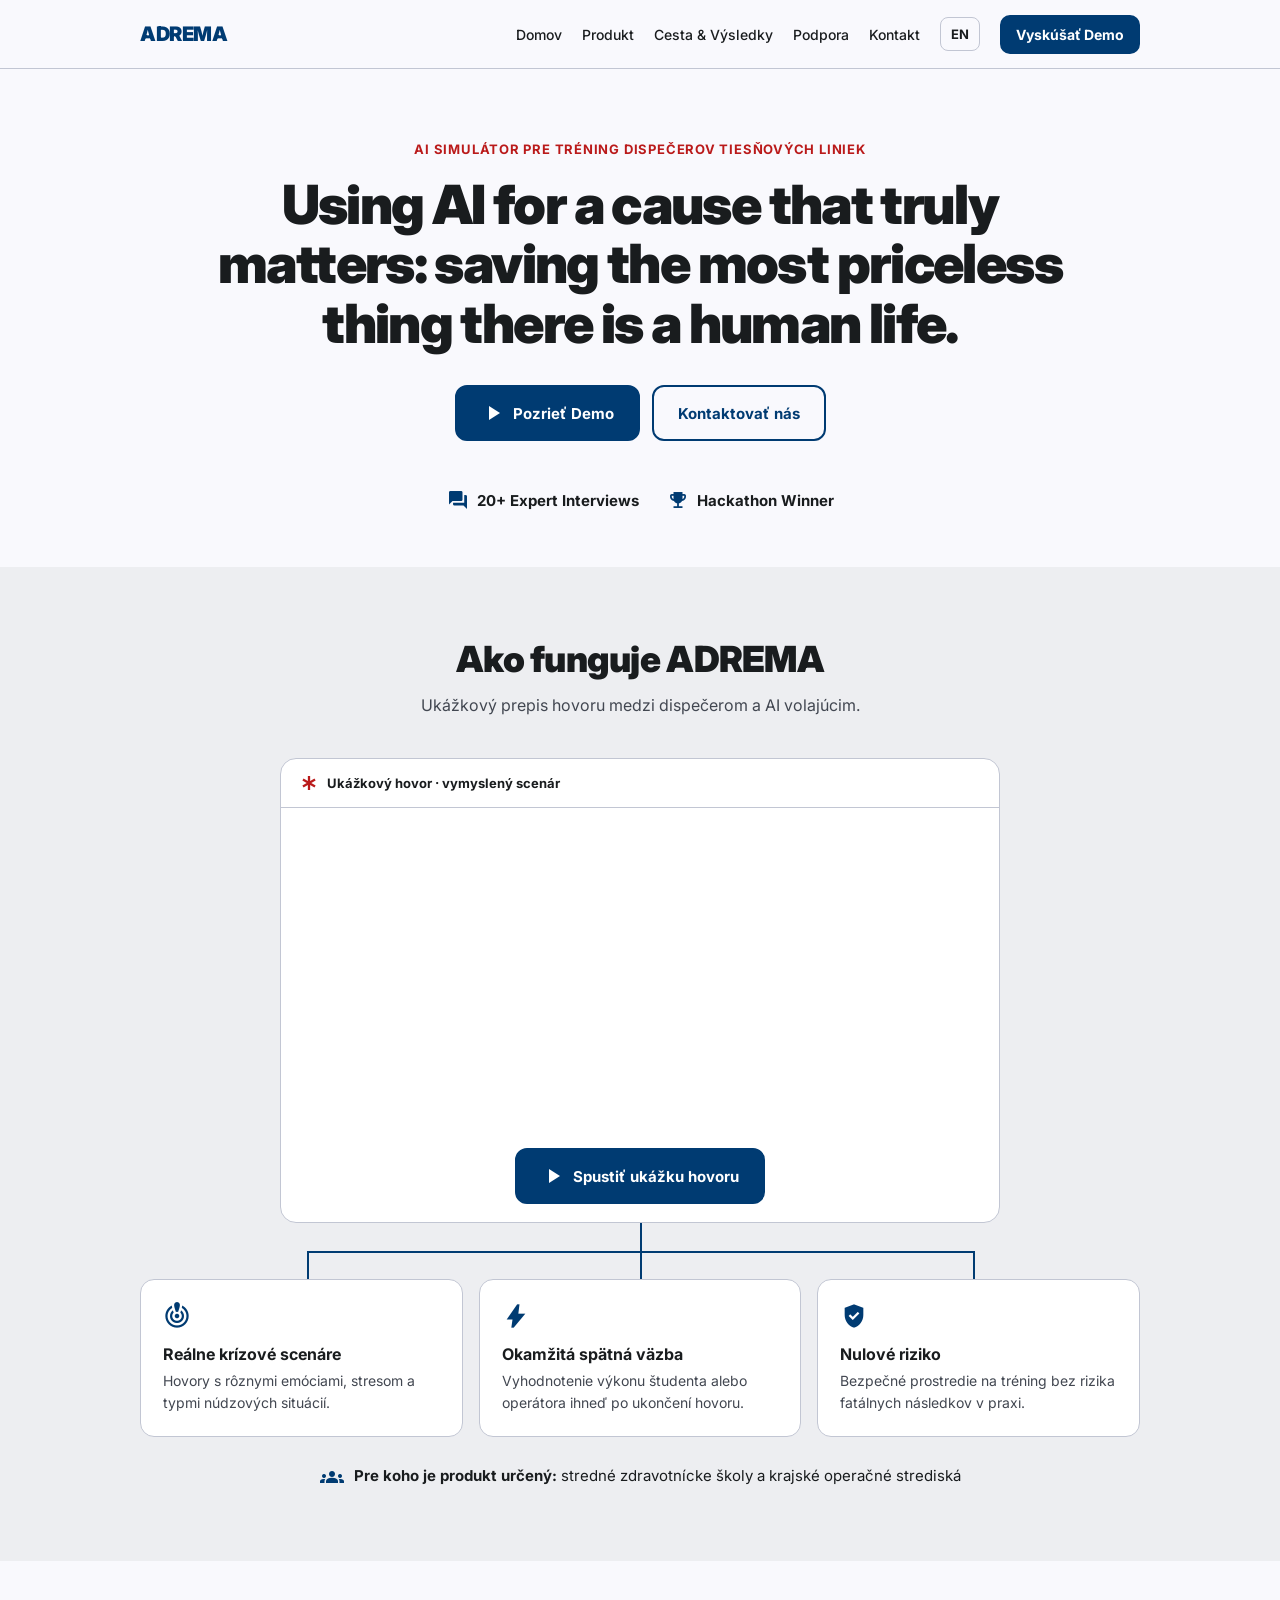
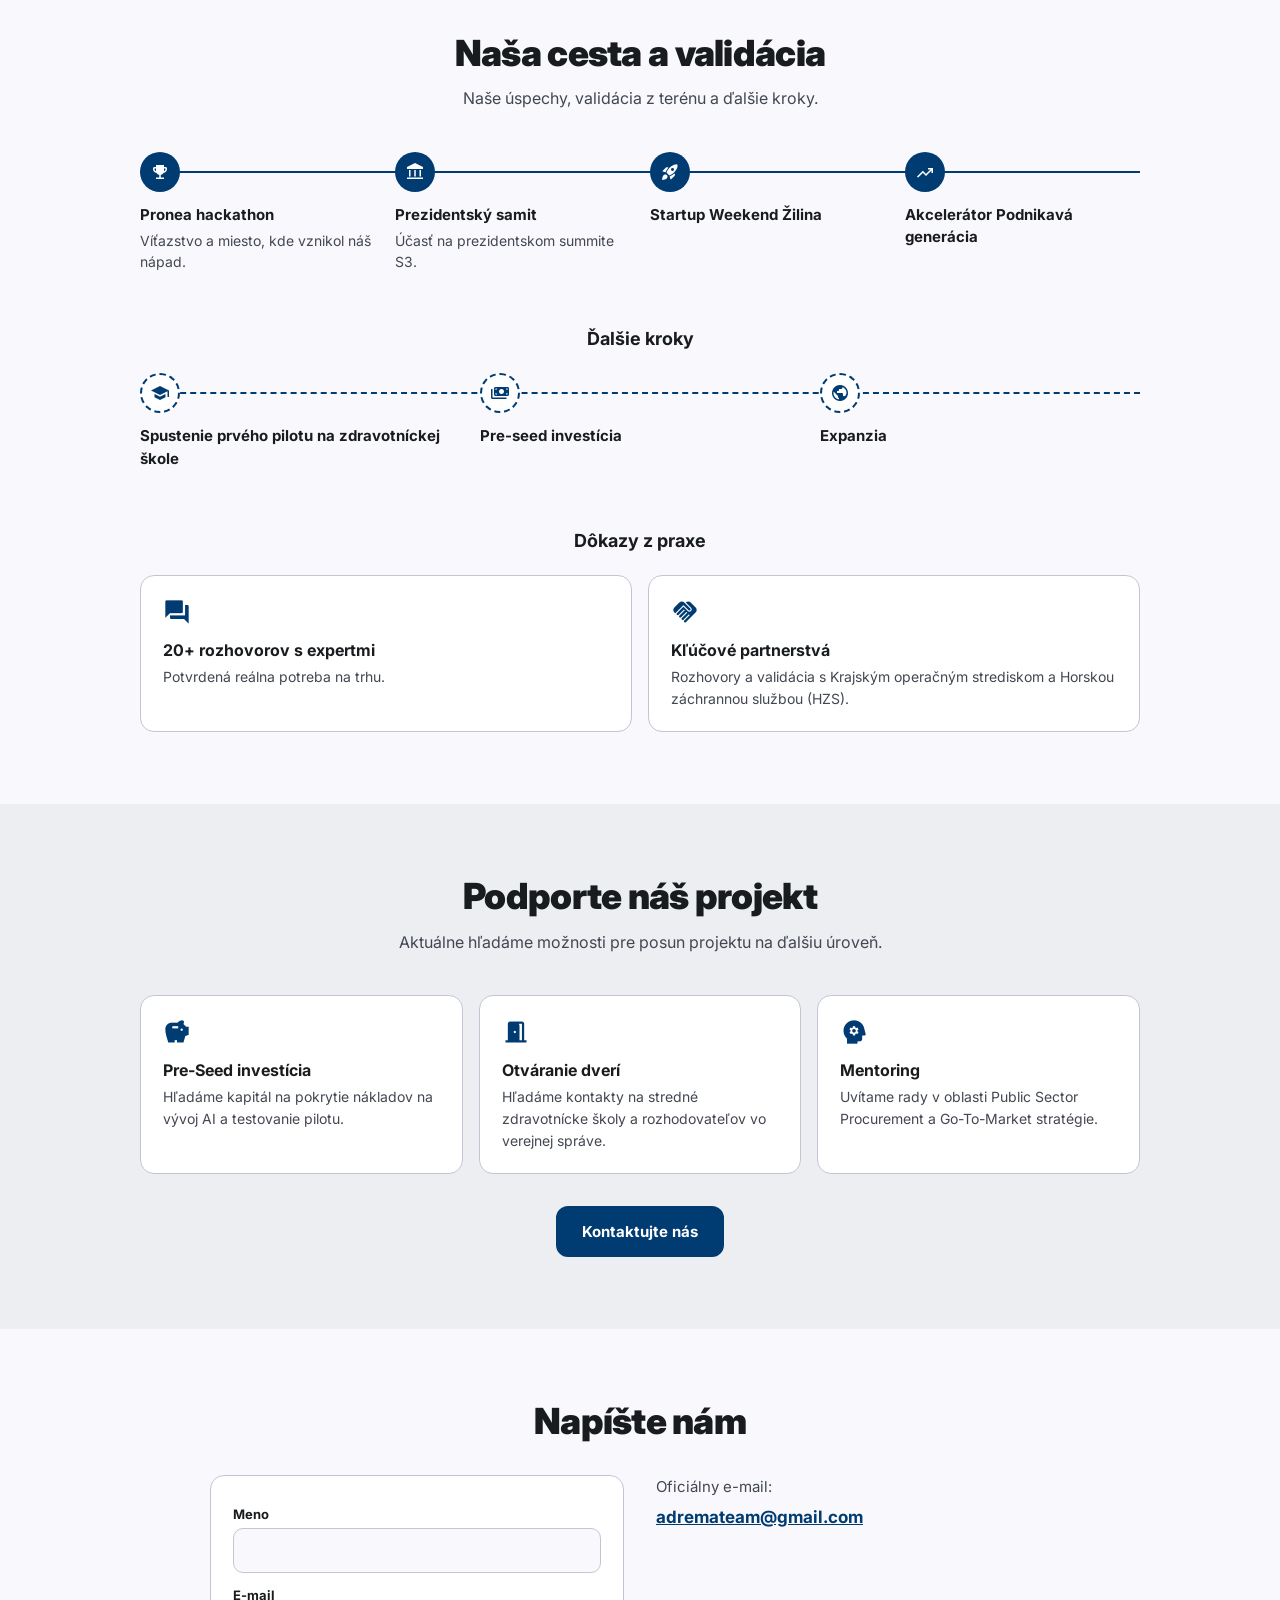
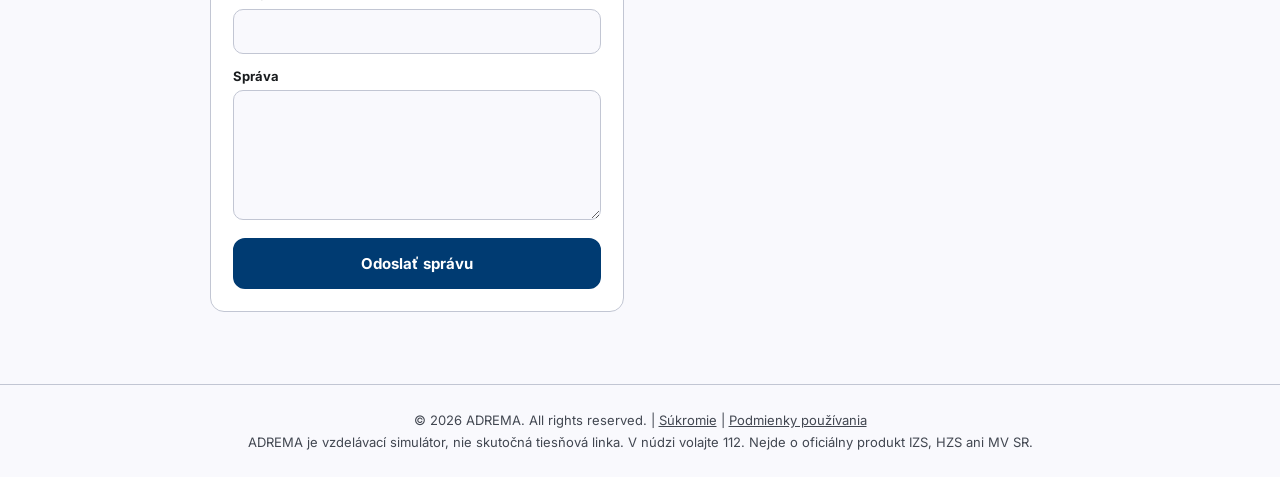
==== index.html @ 536a5437 "Kontaktný formulár: priame odoslanie cez FormSubmit Co-Authored-By: Claude Opus 5.5 <noreply@anthrop" ====
<!DOCTYPE html>
<html lang="sk">
<head>
  <meta charset="utf-8" />
  <meta name="viewport" content="width=device-width, initial-scale=1" />
  <title>ADREMA – AI simulátor pre tréning dispečerov</title>
  <meta name="description" content="AI simulátor pre tréning dispečerov tiesňových liniek." />
  <link href="https://fonts.googleapis.com/css2?family=Inter:wght@400;500;700;900&display=swap" rel="stylesheet" />
  <link href="https://fonts.googleapis.com/css2?family=Material+Symbols+Outlined:wght,FILL@400,0..1&display=swap" rel="stylesheet" />
  <script>
    // Rovnaký motív ako v simulátore (svetlý / tmavý)
    try {
      const theme = localStorage.getItem('theme');
      if (theme === 'dark') document.documentElement.classList.add('dark');
      if (theme === 'light') document.documentElement.classList.add('light');
    } catch (e) { }
  </script>
  <style>
    :root {
      --primary: #003b72;
      --primary-hover: #00529b;
      --bg: #f9f9fd;
      --text: #191c1e;
      --muted: #424751;
      --card: #ffffff;
      --border: #c2c6d3;
      --field: #edeef1;
      --accent: #ba1a1a;
      --on-primary: #ffffff;
      color-scheme: light;
    }
    @media (prefers-color-scheme: dark) {
      :root:not(.light) { --primary: #a6c8ff; --primary-hover: #d5e3ff; --bg: #111418; --text: #e2e2e6; --muted: #c2c6d3; --card: #1c2026; --border: #2e3440; --field: #262b33; --accent: #ffb4ab; --on-primary: #111418; color-scheme: dark; }
    }
    :root.dark { --primary: #a6c8ff; --primary-hover: #d5e3ff; --bg: #111418; --text: #e2e2e6; --muted: #c2c6d3; --card: #1c2026; --border: #2e3440; --field: #262b33; --accent: #ffb4ab; --on-primary: #111418; color-scheme: dark; }

    * { box-sizing: border-box; }
    html { scroll-behavior: smooth; scroll-padding-top: 88px; }
    @media (prefers-reduced-motion: reduce) { html { scroll-behavior: auto; } }
    body {
      margin: 0;
      background: var(--bg);
      color: var(--text);
      font-family: 'Inter', -apple-system, BlinkMacSystemFont, 'Segoe UI', sans-serif;
    }
    a { color: inherit; }
    .wrap { width: 100%; max-width: 1040px; margin: 0 auto; padding: 0 20px; }
    .material-symbols-outlined { font-variation-settings: 'FILL' 1; }

    /* Horná lišta */
    .nav { position: sticky; top: 0; z-index: 10; background: var(--bg); border-bottom: 1px solid var(--border); }
    .nav .wrap { display: flex; align-items: center; gap: 20px; min-height: 68px; }
    .logo { font-weight: 900; font-size: 20px; letter-spacing: -0.02em; color: var(--primary); text-decoration: none; margin-right: auto; }
    .menu { display: flex; align-items: center; gap: 20px; list-style: none; margin: 0; padding: 0; font-size: 14px; font-weight: 500; }
    .menu a { text-decoration: none; }
    .menu a:hover { color: var(--primary); }
    .lang, .burger { background: none; border: 1px solid var(--border); border-radius: 8px; color: var(--text); font: inherit; font-size: 13px; font-weight: 700; padding: 8px 10px; cursor: pointer; }
    .burger { display: none; padding: 6px 8px; line-height: 0; }
    .btn {
      display: inline-flex; align-items: center; justify-content: center; gap: 8px;
      background: var(--primary); color: var(--on-primary);
      font: inherit; font-size: 15px; font-weight: 700;
      padding: 14px 24px; border: 2px solid var(--primary); border-radius: 12px;
      text-decoration: none; cursor: pointer;
      transition: background 0.15s, transform 0.1s;
    }
    .btn:hover { background: var(--primary-hover); border-color: var(--primary-hover); }
    .btn:active { transform: scale(0.97); }
    .btn.ghost { background: transparent; color: var(--primary); }
    .btn.ghost:hover { background: var(--field); border-color: var(--primary); }
    .btn.small { font-size: 14px; padding: 9px 14px; border-radius: 10px; white-space: nowrap; }
    :focus-visible { outline: 3px solid var(--primary-hover); outline-offset: 2px; }

    /* Sekcie */
    section { padding: 72px 0; }
    section.alt { background: var(--field); }
    h2 { font-size: clamp(26px, 4vw, 36px); font-weight: 900; letter-spacing: -0.02em; line-height: 1.15; margin: 0 0 12px; text-align: center; }
    .intro { color: var(--muted); font-size: 16px; line-height: 1.6; text-align: center; max-width: 620px; margin: 0 auto 40px; }
    h3.sub { font-size: 18px; margin: 56px 0 24px; text-align: center; }
    .grid { display: grid; grid-template-columns: repeat(3, 1fr); gap: 16px; }
    .tile { background: var(--card); border: 1px solid var(--border); border-radius: 14px; padding: 22px; }
    .tile .material-symbols-outlined { color: var(--primary); font-size: 28px; }
    .tile h3 { font-size: 16px; margin: 10px 0 6px; }
    .tile p { font-size: 14px; line-height: 1.55; color: var(--muted); margin: 0; }

    /* Úvod */
    .hero { text-align: center; padding: 72px 0 56px; }
    .eyebrow { color: var(--accent); font-size: 13px; font-weight: 700; letter-spacing: 0.06em; text-transform: uppercase; margin: 0 0 18px; }
    h1 { font-size: clamp(32px, 5.4vw, 54px); line-height: 1.1; font-weight: 900; letter-spacing: -0.03em; margin: 0 auto 32px; max-width: 880px; }
    .actions { display: flex; flex-wrap: wrap; justify-content: center; gap: 12px; }
    .stats { display: flex; flex-wrap: wrap; justify-content: center; gap: 8px 28px; margin: 48px 0 0; padding: 0; list-style: none; font-size: 15px; font-weight: 700; }
    .stats li { display: flex; align-items: center; gap: 8px; }
    .stats .material-symbols-outlined { color: var(--primary); font-size: 22px; }

    /* Ukážka hovoru */
    .demo { background: var(--card); border: 1px solid var(--border); border-radius: 16px; max-width: 720px; margin: 0 auto; overflow: hidden; }
    .demo-head { display: flex; align-items: center; justify-content: space-between; gap: 12px; flex-wrap: wrap; padding: 14px 18px; border-bottom: 1px solid var(--border); font-size: 13px; font-weight: 700; }
    .demo-head span { display: inline-flex; align-items: center; gap: 8px; }
    .demo-head .material-symbols-outlined { color: var(--accent); font-size: 20px; }
    .demo-log { list-style: none; margin: 0; padding: 18px; min-height: 340px; display: flex; flex-direction: column; gap: 10px; }
    .demo-log li { max-width: 84%; padding: 10px 14px; border-radius: 12px; font-size: 14px; line-height: 1.45; background: var(--field); }
    .demo-log li b { display: block; font-size: 11px; letter-spacing: 0.04em; text-transform: uppercase; color: var(--muted); margin-bottom: 2px; }
    .demo-log li.me { align-self: flex-end; background: var(--primary); color: var(--on-primary); }
    .demo-log li.me b { color: inherit; }
    .demo-log li.end { align-self: center; max-width: 100%; background: none; color: var(--muted); font-weight: 700; text-align: center; }
    .demo-foot { padding: 0 18px 18px; text-align: center; }

    /* Paličky z ukážky k funkciám */
    .sticks { position: relative; max-width: 100%; height: 56px; }
    .sticks::before { content: ''; position: absolute; left: 50%; top: 0; height: 28px; border-left: 2px solid var(--primary); }
    .sticks i { position: absolute; top: 28px; height: 28px; border-left: 2px solid var(--primary); }
    .sticks i:nth-child(1) { left: 16.66%; }
    .sticks i:nth-child(2) { left: 50%; }
    .sticks i:nth-child(3) { left: 83.33%; }
    .sticks::after { content: ''; position: absolute; left: 16.66%; right: 16.66%; top: 28px; border-top: 2px solid var(--primary); }

    .audience { display: flex; align-items: center; justify-content: center; gap: 10px; text-align: center; margin: 28px 0 0; font-size: 15px; line-height: 1.5; }
    .audience .material-symbols-outlined { color: var(--primary); }

    /* Časová os */
    .timeline { list-style: none; margin: 0; padding: 0; display: grid; grid-auto-flow: column; grid-auto-columns: 1fr; gap: 20px; position: relative; }
    .timeline::before { content: ''; position: absolute; left: 0; right: 0; top: 19px; border-top: 2px solid var(--primary); }
    .timeline.next::before { border-top-style: dashed; }
    .timeline li { position: relative; font-size: 14px; line-height: 1.5; }
    .timeline .dot { position: relative; display: flex; align-items: center; justify-content: center; width: 40px; height: 40px; border-radius: 50%; background: var(--primary); color: var(--on-primary); margin-bottom: 12px; }
    .timeline.next .dot { background: var(--card); color: var(--primary); border: 2px dashed var(--primary); }
    .timeline .dot .material-symbols-outlined { font-size: 20px; }
    .timeline b { display: block; font-size: 15px; margin-bottom: 4px; }
    .timeline span.t { color: var(--muted); }
    .two { grid-template-columns: repeat(2, 1fr); }

    /* Kontakt */
    .contact { display: grid; grid-template-columns: 1fr 1fr; gap: 32px; align-items: start; max-width: 860px; margin: 0 auto; }
    form { display: grid; gap: 6px; }
    label { font-size: 13px; font-weight: 700; margin-top: 8px; }
    input, textarea { width: 100%; font: inherit; font-size: 15px; color: var(--text); background: var(--bg); border: 1px solid var(--border); border-radius: 10px; padding: 12px; }
    textarea { min-height: 130px; resize: vertical; }
    form .btn { margin-top: 12px; }
    .form-note { font-size: 13px; line-height: 1.5; color: var(--muted); margin: 8px 0 0; }
    .direct p { font-size: 15px; line-height: 1.6; color: var(--muted); margin: 0 0 8px; }
    .direct a { font-size: 17px; font-weight: 700; color: var(--primary); overflow-wrap: anywhere; }

    footer { border-top: 1px solid var(--border); padding: 24px 0; text-align: center; font-size: 13px; line-height: 1.7; color: var(--muted); }

    @media (max-width: 960px) {
      .burger { display: block; }
      .menu { display: none; position: absolute; left: 0; right: 0; top: 100%; flex-direction: column; align-items: flex-start; gap: 0; background: var(--bg); border-bottom: 1px solid var(--border); padding: 8px 20px 12px; }
      .menu.open { display: flex; }
      .menu a { display: block; padding: 10px 0; font-size: 16px; }
    }
    @media (max-width: 760px) {
      section { padding: 56px 0; }
      .grid, .two, .contact { grid-template-columns: 1fr; }
      .sticks::after, .sticks i { display: none; }
      .sticks { height: 32px; }
      .sticks::before { height: 32px; }
      .timeline { grid-auto-flow: row; gap: 24px; }
      .timeline::before { left: 19px; right: auto; top: 0; bottom: 0; border-top: 0; border-left: 2px solid var(--primary); }
      .timeline.next::before { border-left-style: dashed; }
      .timeline li { padding-left: 56px; min-height: 40px; }
      .timeline .dot { position: absolute; left: 0; top: 0; margin: 0; }
    }
  </style>
</head>
<body>
  <nav class="nav">
    <div class="wrap">
      <a class="logo" href="#domov">ADREMA</a>
      <ul class="menu" id="menu">
        <li><a href="#domov" data-en="Home">Domov</a></li>
        <li><a href="#produkt" data-en="Product">Produkt</a></li>
        <li><a href="#cesta" data-en="Our Journey">Cesta &amp; Výsledky</a></li>
        <li><a href="#podpora" data-en="Support Us">Podpora</a></li>
        <li><a href="#kontakt" data-en="Contact">Kontakt</a></li>
      </ul>
      <button class="lang" id="lang" type="button" aria-label="Zmeniť jazyk / Change language">EN</button>
      <a class="btn small" href="#produkt" data-en="Watch Demo">Vyskúšať Demo</a>
      <button class="burger" id="burger" type="button" aria-label="Menu" aria-expanded="false" aria-controls="menu"><span class="material-symbols-outlined">menu</span></button>
    </div>
  </nav>

  <main>
    <div class="hero wrap" id="domov">
      <p class="eyebrow" data-en="AI Voice Simulator for Emergency Dispatcher Training">AI simulátor pre tréning dispečerov tiesňových liniek</p>
      <h1>Using AI for a cause that truly matters: saving the most priceless thing there is a human life.</h1>
      <div class="actions">
        <a class="btn" href="#produkt"><span class="material-symbols-outlined">play_arrow</span><span data-en="Watch Demo">Pozrieť Demo</span></a>
        <a class="btn ghost" href="#kontakt" data-en="Get in Touch">Kontaktovať nás</a>
      </div>
      <ul class="stats">
        <li><span class="material-symbols-outlined">forum</span>20+ Expert Interviews</li>
        <li><span class="material-symbols-outlined">emoji_events</span>Hackathon Winner</li>
      </ul>
    </div>

    <section class="alt" id="produkt">
      <div class="wrap">
        <h2 data-en="How ADREMA works">Ako funguje ADREMA</h2>
        <p class="intro" data-en="A sample transcript of a call between a dispatcher and an AI caller.">Ukážkový prepis hovoru medzi dispečerom a AI volajúcim.</p>
        <div class="demo">
          <div class="demo-head">
            <span><span class="material-symbols-outlined">emergency</span><span data-en="Sample call · fictional scenario">Ukážkový hovor · vymyslený scenár</span></span>
          </div>
          <ol class="demo-log" id="demo-log" aria-live="polite"></ol>
          <div class="demo-foot">
            <button class="btn" id="demo-play" type="button"><span class="material-symbols-outlined">play_arrow</span><span id="demo-label" data-en="Play Demo Call">Spustiť ukážku hovoru</span></button>
          </div>
        </div>
        <div class="sticks" aria-hidden="true"><i></i><i></i><i></i></div>
        <div class="grid">
          <div class="tile"><span class="material-symbols-outlined">crisis_alert</span><h3 data-en="Realistic Crisis Scenarios">Reálne krízové scenáre</h3><p data-en="Calls with different emotions, stress levels and types of emergencies.">Hovory s rôznymi emóciami, stresom a typmi núdzových situácií.</p></div>
          <div class="tile"><span class="material-symbols-outlined">bolt</span><h3 data-en="Instant AI Feedback">Okamžitá spätná väzba</h3><p data-en="Performance of the student or operator is evaluated right after the call ends.">Vyhodnotenie výkonu študenta alebo operátora ihneď po ukončení hovoru.</p></div>
          <div class="tile"><span class="material-symbols-outlined">verified_user</span><h3 data-en="Risk-Free Practice">Nulové riziko</h3><p data-en="A safe training environment with no risk of fatal consequences in practice.">Bezpečné prostredie na tréning bez rizika fatálnych následkov v praxi.</p></div>
        </div>
        <p class="audience"><span class="material-symbols-outlined">groups</span><span><b data-en="Who it is for:">Pre koho je produkt určený:</b> <span data-en="Secondary medical schools &amp; regional emergency dispatch centres">stredné zdravotnícke školy a krajské operačné strediská</span></span></p>
      </div>
    </section>

    <section id="cesta">
      <div class="wrap">
        <h2 data-en="Our Journey &amp; Validation">Naša cesta a validácia</h2>
        <p class="intro" data-en="Our achievements, validation from the field and next steps.">Naše úspechy, validácia z terénu a ďalšie kroky.</p>
        <ol class="timeline">
          <li><div class="dot"><span class="material-symbols-outlined">emoji_events</span></div><b data-en="Pronea Hackathon">Pronea hackathon</b><span class="t" data-en="Our win, and where our idea was born.">Víťazstvo a miesto, kde vznikol náš nápad.</span></li>
          <li><div class="dot"><span class="material-symbols-outlined">account_balance</span></div><b data-en="Presidential Summit">Prezidentský samit</b><span class="t" data-en="Participation in the S3 presidential summit.">Účasť na prezidentskom summite S3.</span></li>
          <li><div class="dot"><span class="material-symbols-outlined">rocket_launch</span></div><b>Startup Weekend Žilina</b></li>
          <li><div class="dot"><span class="material-symbols-outlined">trending_up</span></div><b data-en="Podnikavá generácia Accelerator">Akcelerátor Podnikavá generácia</b></li>
        </ol>

        <h3 class="sub" data-en="Next steps">Ďalšie kroky</h3>
        <ol class="timeline next">
          <li><div class="dot"><span class="material-symbols-outlined">school</span></div><b data-en="First pilot at a medical school">Spustenie prvého pilotu na zdravotníckej škole</b></li>
          <li><div class="dot"><span class="material-symbols-outlined">payments</span></div><b data-en="Pre-seed investment">Pre-seed investícia</b></li>
          <li><div class="dot"><span class="material-symbols-outlined">public</span></div><b data-en="Expansion">Expanzia</b></li>
        </ol>

        <h3 class="sub" data-en="Validation Highlights">Dôkazy z praxe</h3>
        <div class="grid two">
          <div class="tile"><span class="material-symbols-outlined">forum</span><h3 data-en="20+ expert interviews">20+ rozhovorov s expertmi</h3><p data-en="Confirmed a real need on the market.">Potvrdená reálna potreba na trhu.</p></div>
          <div class="tile"><span class="material-symbols-outlined">handshake</span><h3 data-en="Key partnerships">Kľúčové partnerstvá</h3><p data-en="Interviews and validation with a regional dispatch centre and the Mountain Rescue Service (HZS).">Rozhovory a validácia s Krajským operačným strediskom a Horskou záchrannou službou (HZS).</p></div>
        </div>
      </div>
    </section>

    <section class="alt" id="podpora">
      <div class="wrap">
        <h2 data-en="How You Can Support Us">Podporte náš projekt</h2>
        <p class="intro" data-en="We are looking for early-stage support and partnerships.">Aktuálne hľadáme možnosti pre posun projektu na ďalšiu úroveň.</p>
        <div class="grid">
          <div class="tile"><span class="material-symbols-outlined">savings</span><h3 data-en="Pre-Seed Investment">Pre-Seed investícia</h3><p data-en="We are looking for capital to cover AI development and pilot testing.">Hľadáme kapitál na pokrytie nákladov na vývoj AI a testovanie pilotu.</p></div>
          <div class="tile"><span class="material-symbols-outlined">door_open</span><h3 data-en="Door Opening">Otváranie dverí</h3><p data-en="We are looking for contacts at secondary medical schools and decision-makers in public administration.">Hľadáme kontakty na stredné zdravotnícke školy a rozhodovateľov vo verejnej správe.</p></div>
          <div class="tile"><span class="material-symbols-outlined">psychology</span><h3>Mentoring</h3><p data-en="We welcome advice on Public Sector Procurement and Go-To-Market strategy.">Uvítame rady v oblasti Public Sector Procurement a Go-To-Market stratégie.</p></div>
        </div>
        <div class="actions" style="margin-top:32px"><a class="btn" href="#kontakt" data-en="Contact Us">Kontaktujte nás</a></div>
      </div>
    </section>

    <section id="kontakt">
      <div class="wrap">
        <h2 style="margin-bottom:32px" data-en="Get in Touch">Napíšte nám</h2>
        <div class="contact">
          <form class="tile" id="contact-form" style="position:relative">
            <label for="c-name" data-en="Name">Meno</label>
            <input id="c-name" type="text" autocomplete="name" required maxlength="100" />
            <label for="c-email">E-mail</label>
            <input id="c-email" type="email" autocomplete="email" required maxlength="150" />
            <label for="c-message" data-en="Message">Správa</label>
            <textarea id="c-message" required maxlength="2000"></textarea>
            <input id="c-honey" type="text" name="_honey" tabindex="-1" autocomplete="off" aria-hidden="true" style="position:absolute;left:-9999px;width:1px" />
            <button class="btn" id="c-send" type="submit" data-en="Send Message">Odoslať správu</button>
            <p class="form-note" id="form-ok" hidden role="status" data-en="Thank you, your message has been sent.">Ďakujeme, správa bola odoslaná.</p>
            <p class="form-note" id="form-err" hidden role="alert" style="color:var(--accent)" data-en="The message could not be sent. Please write to us at adremateam@gmail.com.">Správu sa nepodarilo odoslať. Napíšte nám prosím na adremateam@gmail.com.</p>
          </form>
          <div class="direct">
            <p data-en="Official e-mail:">Oficiálny e-mail:</p>
            <a href="mailto:adremateam@gmail.com">adremateam@gmail.com</a>
          </div>
        </div>
      </div>
    </section>
  </main>

  <footer>
    <div class="wrap">
      <div>© 2026 ADREMA. All rights reserved. | <a href="sukromie.html" data-en="Privacy Policy">Súkromie</a> | <a href="podmienky.html" data-en="Terms of Use">Podmienky používania</a></div>
      <div data-en="ADREMA is an educational simulator, not a real emergency line. In an emergency call 112. It is not an official product of the IZS, HZS or the Ministry of Interior of the Slovak Republic.">ADREMA je vzdelávací simulátor, nie skutočná tiesňová linka. V núdzi volajte 112. Nejde o oficiálny produkt IZS, HZS ani MV SR.</div>
    </div>
  </footer>

  <script>
    const DEMO = {
      sk: {
        me: 'Dispečer', them: 'Volajúci', end: 'Hovor ukončený · nasleduje skóre, chyby a odporúčania',
        lines: [
          [1, 'Linka 112, čo sa stalo?'],
          [0, 'Prosím rýchlo! Môj priateľ leží v kúpeľni a nereaguje!'],
          [1, 'Kde presne ste? Povedzte mi adresu.'],
          [0, 'Hlavná dvanásť, v Žiline! Druhé poschodie!'],
          [1, 'Dýcha? Pozrite sa, či sa mu hýbe hrudník.'],
          [0, 'Neviem... áno, myslím že áno, ale veľmi slabo!'],
          [1, 'Pomoc je na ceste. Ostaňte pri ňom, poviem vám, čo máte robiť.']
        ]
      },
      en: {
        me: 'Dispatcher', them: 'Caller', end: 'Call ended · score, mistakes and recommendations follow',
        lines: [
          [1, 'Emergency line 112, what happened?'],
          [0, 'Please hurry! My friend is lying in the bathroom and not responding!'],
          [1, 'Where exactly are you? Tell me the address.'],
          [0, 'Hlavná twelve, in Žilina! Second floor!'],
          [1, 'Is he breathing? Look whether his chest is moving.'],
          [0, 'I don’t know... yes, I think so, but very weakly!'],
          [1, 'Help is on the way. Stay with him, I will tell you what to do.']
        ]
      }
    };

    let lang = 'sk';
    try { if (localStorage.getItem('adrema_site_lang') === 'en') lang = 'en'; } catch (e) { }

    const log = document.getElementById('demo-log');
    let demoTimer = null;

    function stopDemo() {
      clearTimeout(demoTimer);
      log.textContent = '';
    }

    function addLine([isMe, text]) {
      const d = DEMO[lang];
      const li = document.createElement('li');
      if (isMe) li.className = 'me';
      const who = document.createElement('b');
      who.textContent = isMe ? d.me : d.them;
      li.append(who, text);
      log.append(li);
    }

    function playDemo() {
      stopDemo();
      const d = DEMO[lang];
      const finish = () => {
        const li = document.createElement('li');
        li.className = 'end';
        li.textContent = d.end;
        log.append(li);
      };
      if (matchMedia('(prefers-reduced-motion: reduce)').matches) {
        d.lines.forEach(addLine);
        finish();
        return;
      }
      let i = 0;
      const next = () => {
        if (i >= d.lines.length) return finish();
        addLine(d.lines[i++]);
        demoTimer = setTimeout(next, 1500);
      };
      next();
    }

    function applyLang() {
      document.documentElement.lang = lang;
      document.querySelectorAll('[data-en]').forEach(el => {
        if (el.dataset.sk === undefined) el.dataset.sk = el.textContent;
        el.textContent = lang === 'en' ? el.dataset.en : el.dataset.sk;
      });
      document.title = lang === 'en' ? 'ADREMA – AI Voice Simulator for Emergency Dispatcher Training' : 'ADREMA – AI simulátor pre tréning dispečerov';
      document.getElementById('lang').textContent = lang === 'en' ? 'SK' : 'EN';
      stopDemo();
    }

    document.getElementById('demo-play').addEventListener('click', playDemo);

    document.getElementById('lang').addEventListener('click', () => {
      lang = lang === 'en' ? 'sk' : 'en';
      try { localStorage.setItem('adrema_site_lang', lang); } catch (e) { }
      applyLang();
    });

    const menu = document.getElementById('menu');
    const burger = document.getElementById('burger');
    burger.addEventListener('click', () => {
      burger.setAttribute('aria-expanded', menu.classList.toggle('open'));
    });
    menu.addEventListener('click', (e) => {
      if (e.target.closest('a')) {
        menu.classList.remove('open');
        burger.setAttribute('aria-expanded', 'false');
      }
    });

    // Web je statický, správu preto doručí služba FormSubmit na adremateam@gmail.com
    const form = document.getElementById('contact-form');
    form.addEventListener('submit', async (e) => {
      e.preventDefault();
      const ok = document.getElementById('form-ok');
      const err = document.getElementById('form-err');
      const send = document.getElementById('c-send');
      ok.hidden = err.hidden = true;
      send.disabled = true;
      try {
        const name = document.getElementById('c-name').value.trim();
        const res = await fetch('https://formsubmit.co/ajax/adremateam@gmail.com', {
          method: 'POST',
          headers: { 'Content-Type': 'application/json', Accept: 'application/json' },
          body: JSON.stringify({
            name,
            email: document.getElementById('c-email').value.trim(),
            message: document.getElementById('c-message').value.trim(),
            _honey: document.getElementById('c-honey').value,
            _subject: 'ADREMA web – správa od ' + name,
            _template: 'table'
          })
        });
        const data = await res.json();
        if (!res.ok || String(data.success) !== 'true') throw new Error(data.message || 'send failed');
        form.reset();
        ok.hidden = false;
      } catch (error) {
        err.hidden = false;
      }
      send.disabled = false;
    });

    applyLang();
  </script>
</body>
</html>
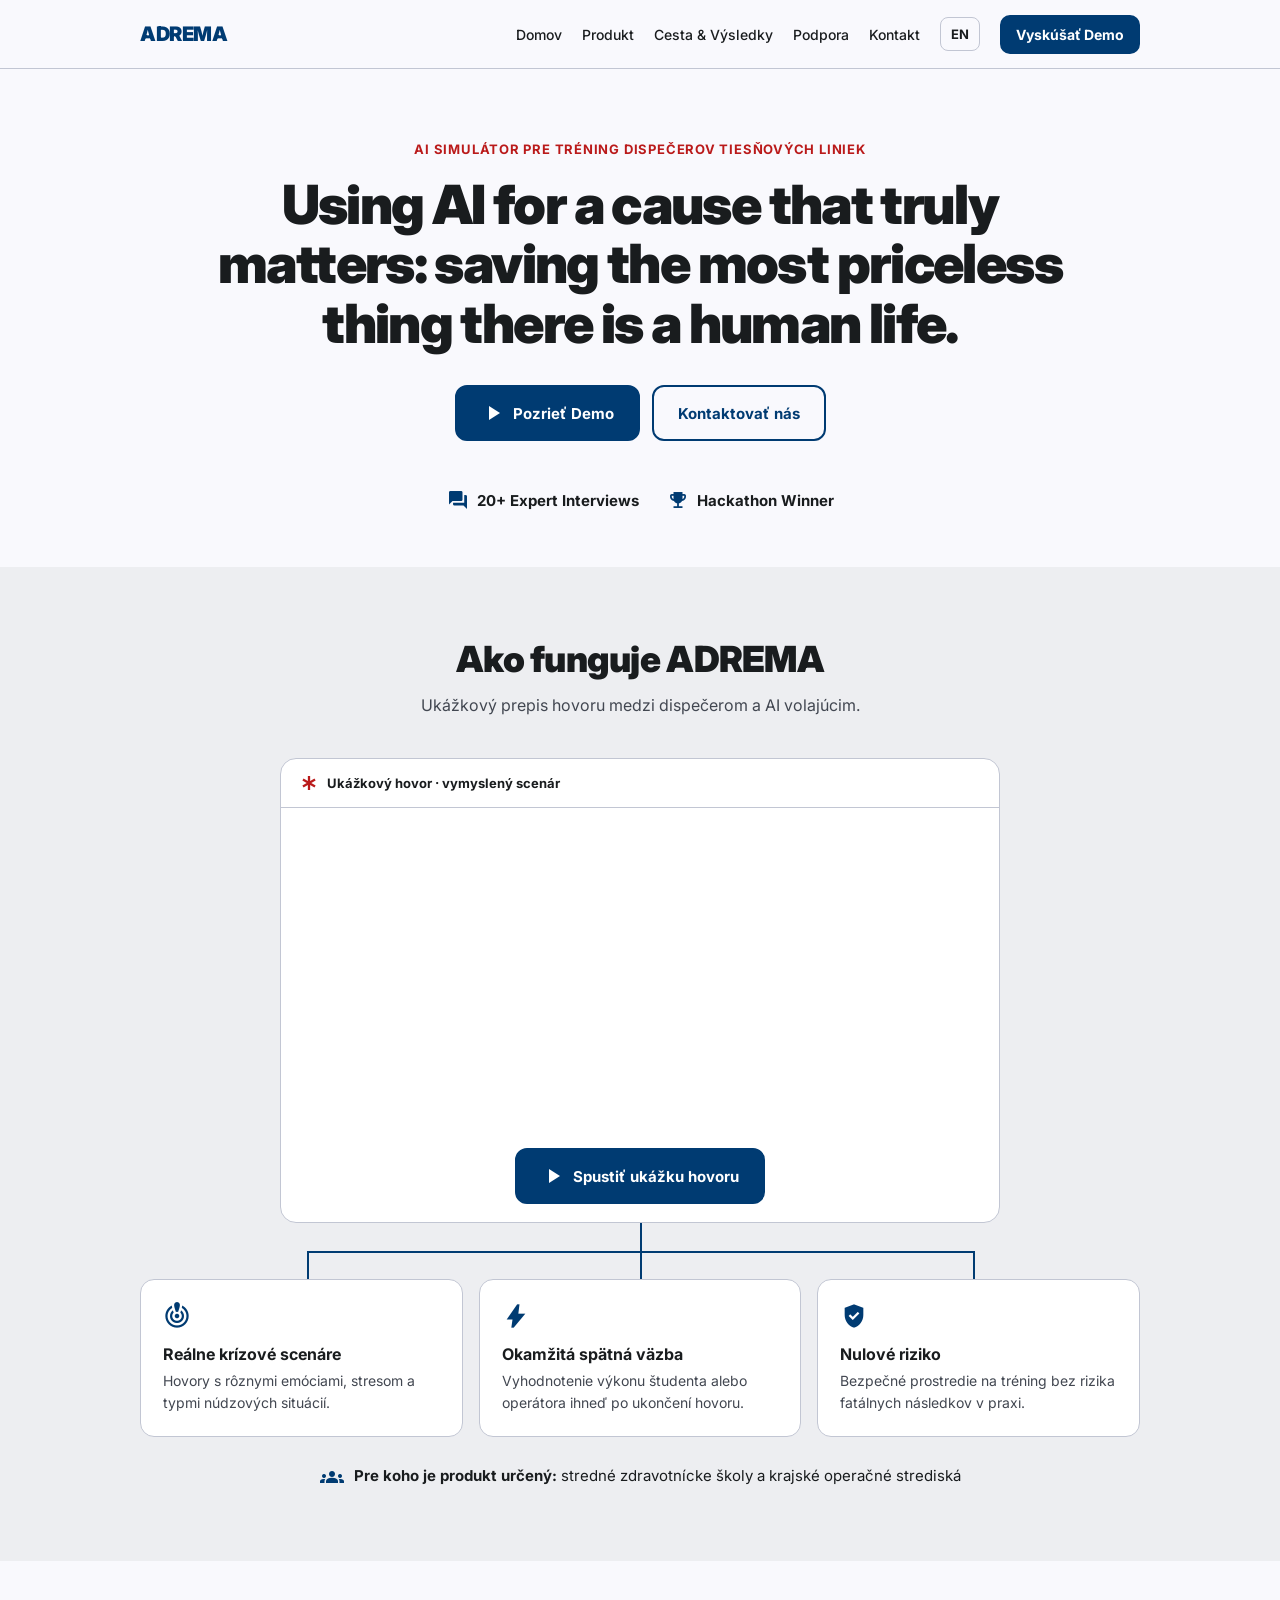
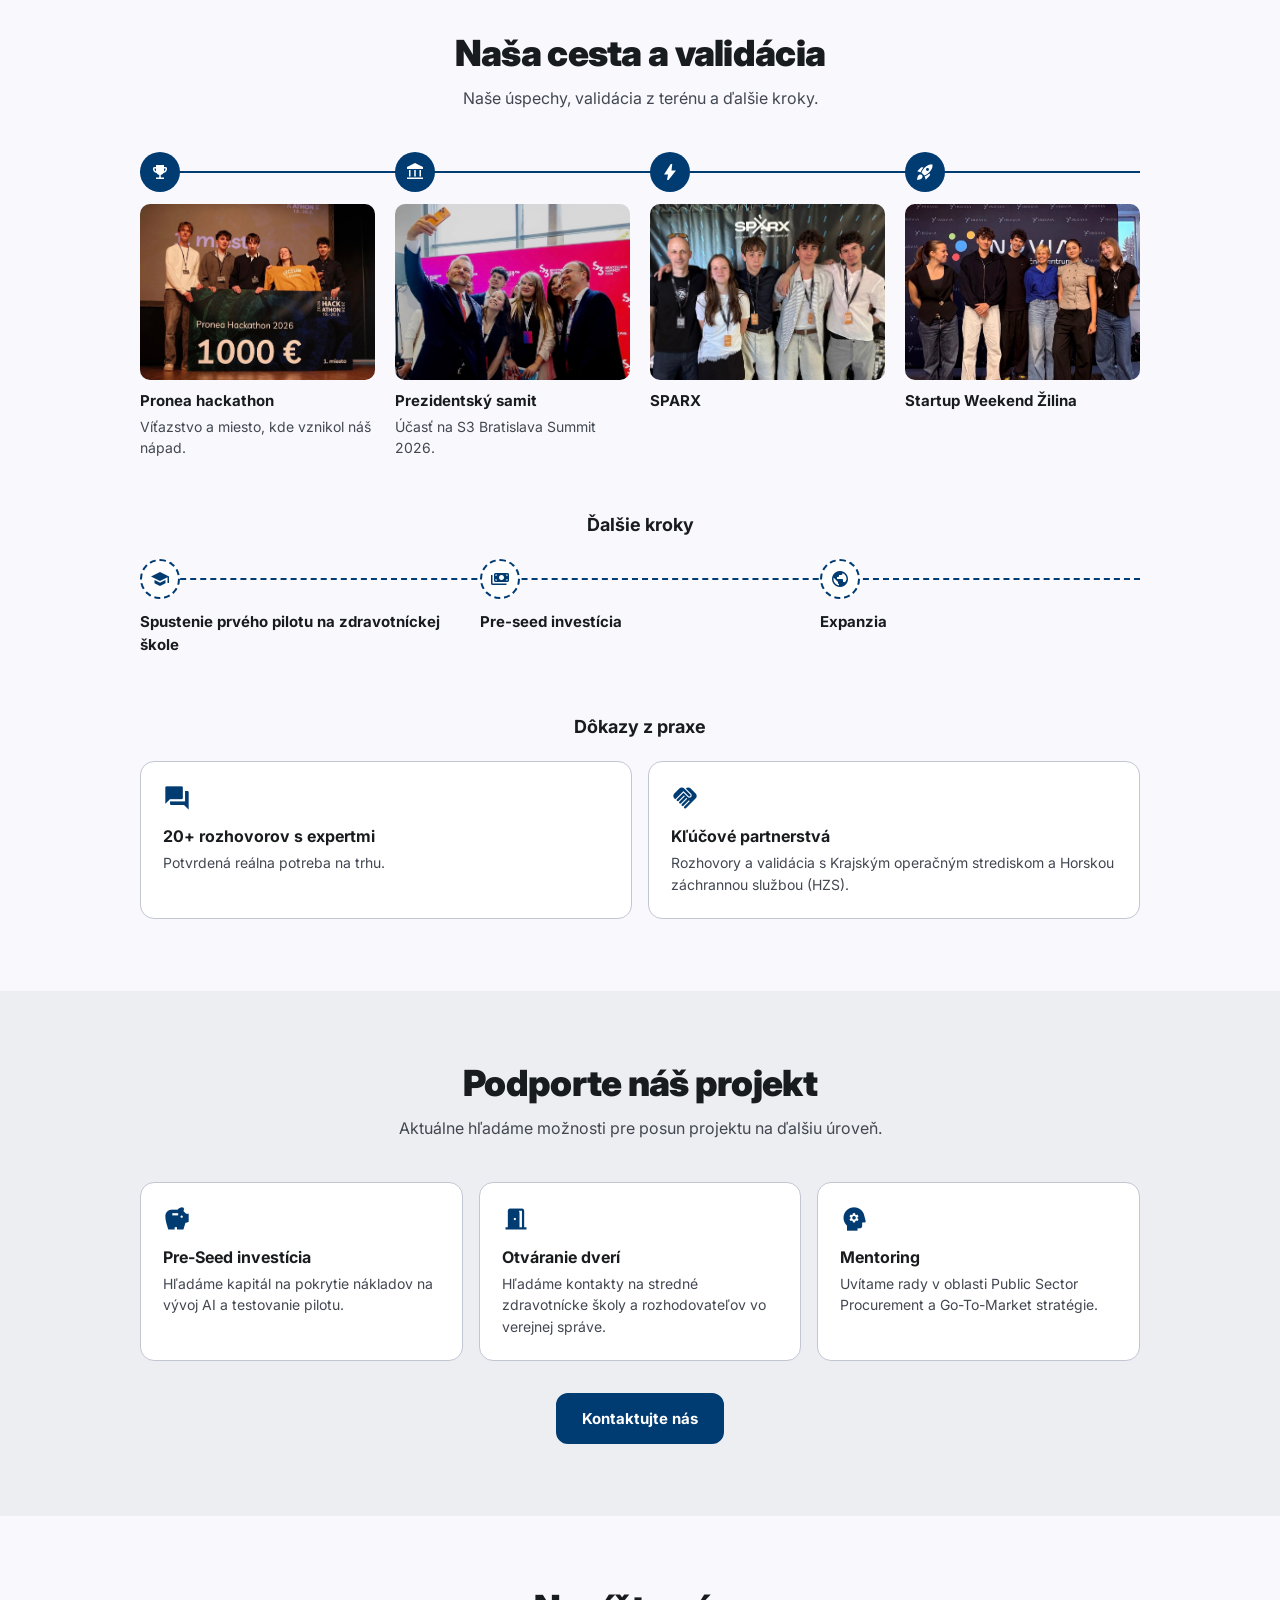
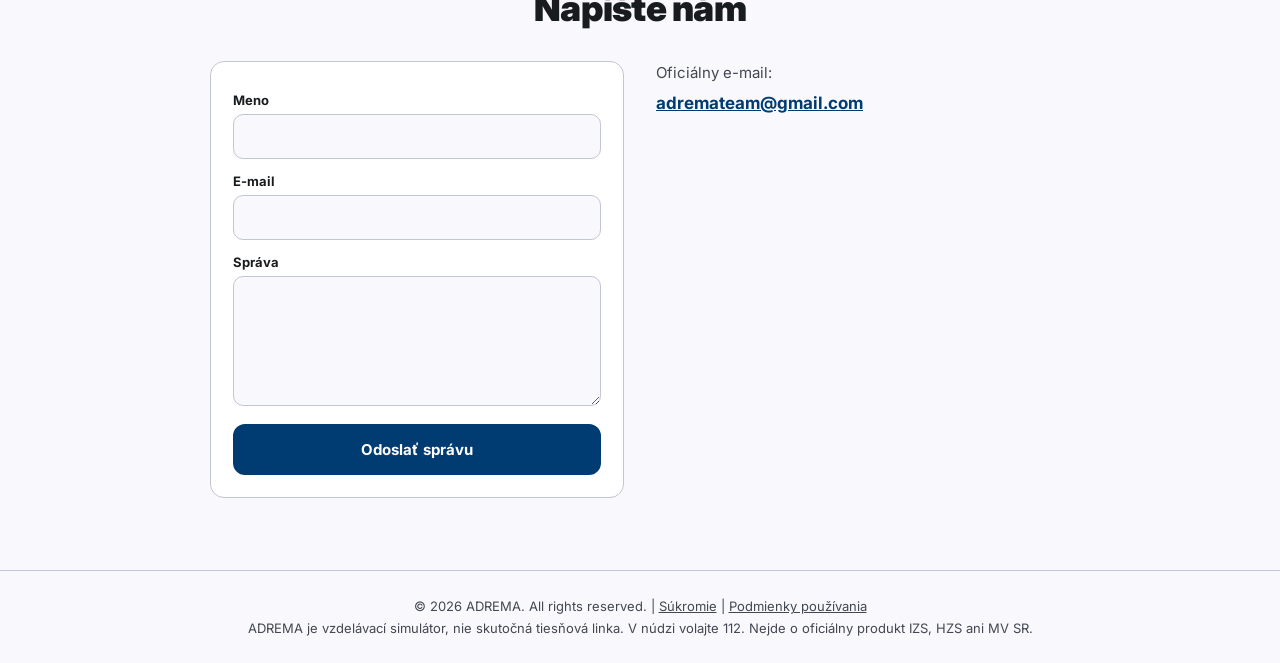
==== commit ef64bb94: "Naša cesta: fotky z eventov, SPARX namiesto Podnikavej generácie, nové poradie Co-Authored-By: Claud" ====
--- a/index.html
+++ b/index.html
@@ -125,6 +125,8 @@
     .timeline .dot { position: relative; display: flex; align-items: center; justify-content: center; width: 40px; height: 40px; border-radius: 50%; background: var(--primary); color: var(--on-primary); margin-bottom: 12px; }
     .timeline.next .dot { background: var(--card); color: var(--primary); border: 2px dashed var(--primary); }
     .timeline .dot .material-symbols-outlined { font-size: 20px; }
+    .timeline .photo { display: block; width: 100%; height: auto; aspect-ratio: 4 / 3; object-fit: cover; border-radius: 10px; margin-bottom: 10px; }
+    .timeline .photo.top { object-position: top; }
     .timeline b { display: block; font-size: 15px; margin-bottom: 4px; }
     .timeline span.t { color: var(--muted); }
     .two { grid-template-columns: repeat(2, 1fr); }
@@ -221,10 +223,10 @@
         <h2 data-en="Our Journey &amp; Validation">Naša cesta a validácia</h2>
         <p class="intro" data-en="Our achievements, validation from the field and next steps.">Naše úspechy, validácia z terénu a ďalšie kroky.</p>
         <ol class="timeline">
-          <li><div class="dot"><span class="material-symbols-outlined">emoji_events</span></div><b data-en="Pronea Hackathon">Pronea hackathon</b><span class="t" data-en="Our win, and where our idea was born.">Víťazstvo a miesto, kde vznikol náš nápad.</span></li>
-          <li><div class="dot"><span class="material-symbols-outlined">account_balance</span></div><b data-en="Presidential Summit">Prezidentský samit</b><span class="t" data-en="Participation in the S3 presidential summit.">Účasť na prezidentskom summite S3.</span></li>
-          <li><div class="dot"><span class="material-symbols-outlined">rocket_launch</span></div><b>Startup Weekend Žilina</b></li>
-          <li><div class="dot"><span class="material-symbols-outlined">trending_up</span></div><b data-en="Podnikavá generácia Accelerator">Akcelerátor Podnikavá generácia</b></li>
+          <li><div class="dot"><span class="material-symbols-outlined">emoji_events</span></div><img class="photo" src="fotky/pronea-hackathon.jpg" alt="Pronea Hackathon 2026" width="1091" height="851" loading="lazy" /><b data-en="Pronea Hackathon">Pronea hackathon</b><span class="t" data-en="Our win, and where our idea was born.">Víťazstvo a miesto, kde vznikol náš nápad.</span></li>
+          <li><div class="dot"><span class="material-symbols-outlined">account_balance</span></div><img class="photo top" src="fotky/summit.jpg" alt="S3 Bratislava Summit 2026" width="994" height="878" loading="lazy" /><b data-en="Presidential Summit">Prezidentský samit</b><span class="t" data-en="Participation in the S3 Bratislava Summit 2026.">Účasť na S3 Bratislava Summit 2026.</span></li>
+          <li><div class="dot"><span class="material-symbols-outlined">bolt</span></div><img class="photo" src="fotky/sparx.jpg" alt="SPARX" width="1080" height="720" loading="lazy" /><b>SPARX</b></li>
+          <li><div class="dot"><span class="material-symbols-outlined">rocket_launch</span></div><img class="photo top" src="fotky/startup-weekend-zilina.jpg" alt="Startup Weekend Žilina" width="1153" height="953" loading="lazy" /><b>Startup Weekend Žilina</b></li>
         </ol>
 
         <h3 class="sub" data-en="Next steps">Ďalšie kroky</h3>
@@ -259,17 +261,15 @@
       <div class="wrap">
         <h2 style="margin-bottom:32px" data-en="Get in Touch">Napíšte nám</h2>
         <div class="contact">
-          <form class="tile" id="contact-form" style="position:relative">
+          <form class="tile" id="contact-form">
             <label for="c-name" data-en="Name">Meno</label>
             <input id="c-name" type="text" autocomplete="name" required maxlength="100" />
             <label for="c-email">E-mail</label>
             <input id="c-email" type="email" autocomplete="email" required maxlength="150" />
             <label for="c-message" data-en="Message">Správa</label>
             <textarea id="c-message" required maxlength="2000"></textarea>
-            <input id="c-honey" type="text" name="_honey" tabindex="-1" autocomplete="off" aria-hidden="true" style="position:absolute;left:-9999px;width:1px" />
-            <button class="btn" id="c-send" type="submit" data-en="Send Message">Odoslať správu</button>
-            <p class="form-note" id="form-ok" hidden role="status" data-en="Thank you, your message has been sent.">Ďakujeme, správa bola odoslaná.</p>
-            <p class="form-note" id="form-err" hidden role="alert" style="color:var(--accent)" data-en="The message could not be sent. Please write to us at adremateam@gmail.com.">Správu sa nepodarilo odoslať. Napíšte nám prosím na adremateam@gmail.com.</p>
+            <button class="btn" type="submit" data-en="Send Message">Odoslať správu</button>
+            <p class="form-note" id="form-note" hidden role="status" data-en="Your e-mail app has opened with the message ready. Press send there. If nothing happened, write to us directly.">Otvorila sa vaša e-mailová aplikácia s pripravenou správou. Odošlite ju v nej. Ak sa nič nestalo, napíšte nám priamo.</p>
           </form>
           <div class="direct">
             <p data-en="Official e-mail:">Oficiálny e-mail:</p>
@@ -390,37 +390,16 @@
       }
     });
 
-    // Web je statický, správu preto doručí služba FormSubmit na adremateam@gmail.com
-    const form = document.getElementById('contact-form');
-    form.addEventListener('submit', async (e) => {
+    // Web je statický, správu preto odošle e-mailová aplikácia návštevníka
+    document.getElementById('contact-form').addEventListener('submit', (e) => {
       e.preventDefault();
-      const ok = document.getElementById('form-ok');
-      const err = document.getElementById('form-err');
-      const send = document.getElementById('c-send');
-      ok.hidden = err.hidden = true;
-      send.disabled = true;
-      try {
-        const name = document.getElementById('c-name').value.trim();
-        const res = await fetch('https://formsubmit.co/ajax/adremateam@gmail.com', {
-          method: 'POST',
-          headers: { 'Content-Type': 'application/json', Accept: 'application/json' },
-          body: JSON.stringify({
-            name,
-            email: document.getElementById('c-email').value.trim(),
-            message: document.getElementById('c-message').value.trim(),
-            _honey: document.getElementById('c-honey').value,
-            _subject: 'ADREMA web – správa od ' + name,
-            _template: 'table'
-          })
-        });
-        const data = await res.json();
-        if (!res.ok || String(data.success) !== 'true') throw new Error(data.message || 'send failed');
-        form.reset();
-        ok.hidden = false;
-      } catch (error) {
-        err.hidden = false;
-      }
-      send.disabled = false;
+      const name = document.getElementById('c-name').value.trim();
+      const email = document.getElementById('c-email').value.trim();
+      const message = document.getElementById('c-message').value.trim();
+      const subject = encodeURIComponent('ADREMA – správa od ' + name);
+      const body = encodeURIComponent(message + '\n\n' + name + '\n' + email);
+      location.href = 'mailto:adremateam@gmail.com?subject=' + subject + '&body=' + body;
+      document.getElementById('form-note').hidden = false;
     });
 
     applyLang();
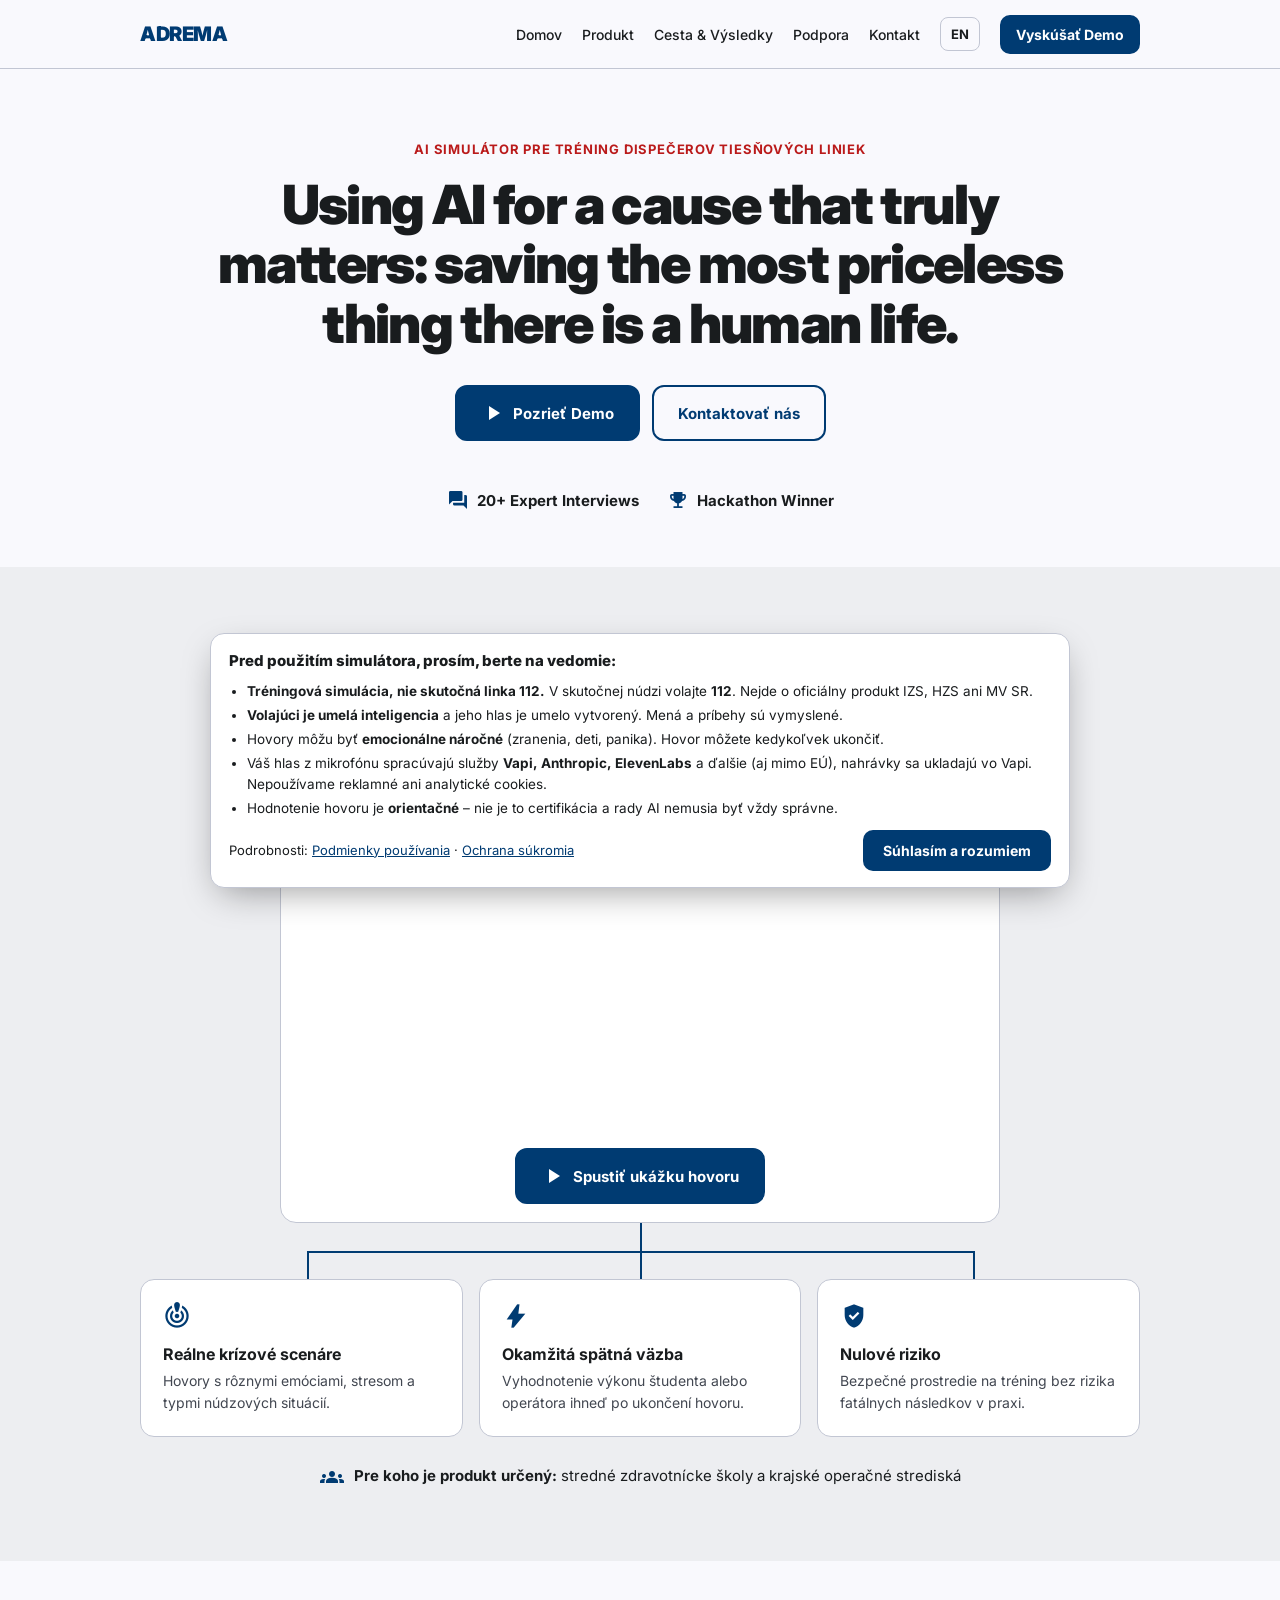
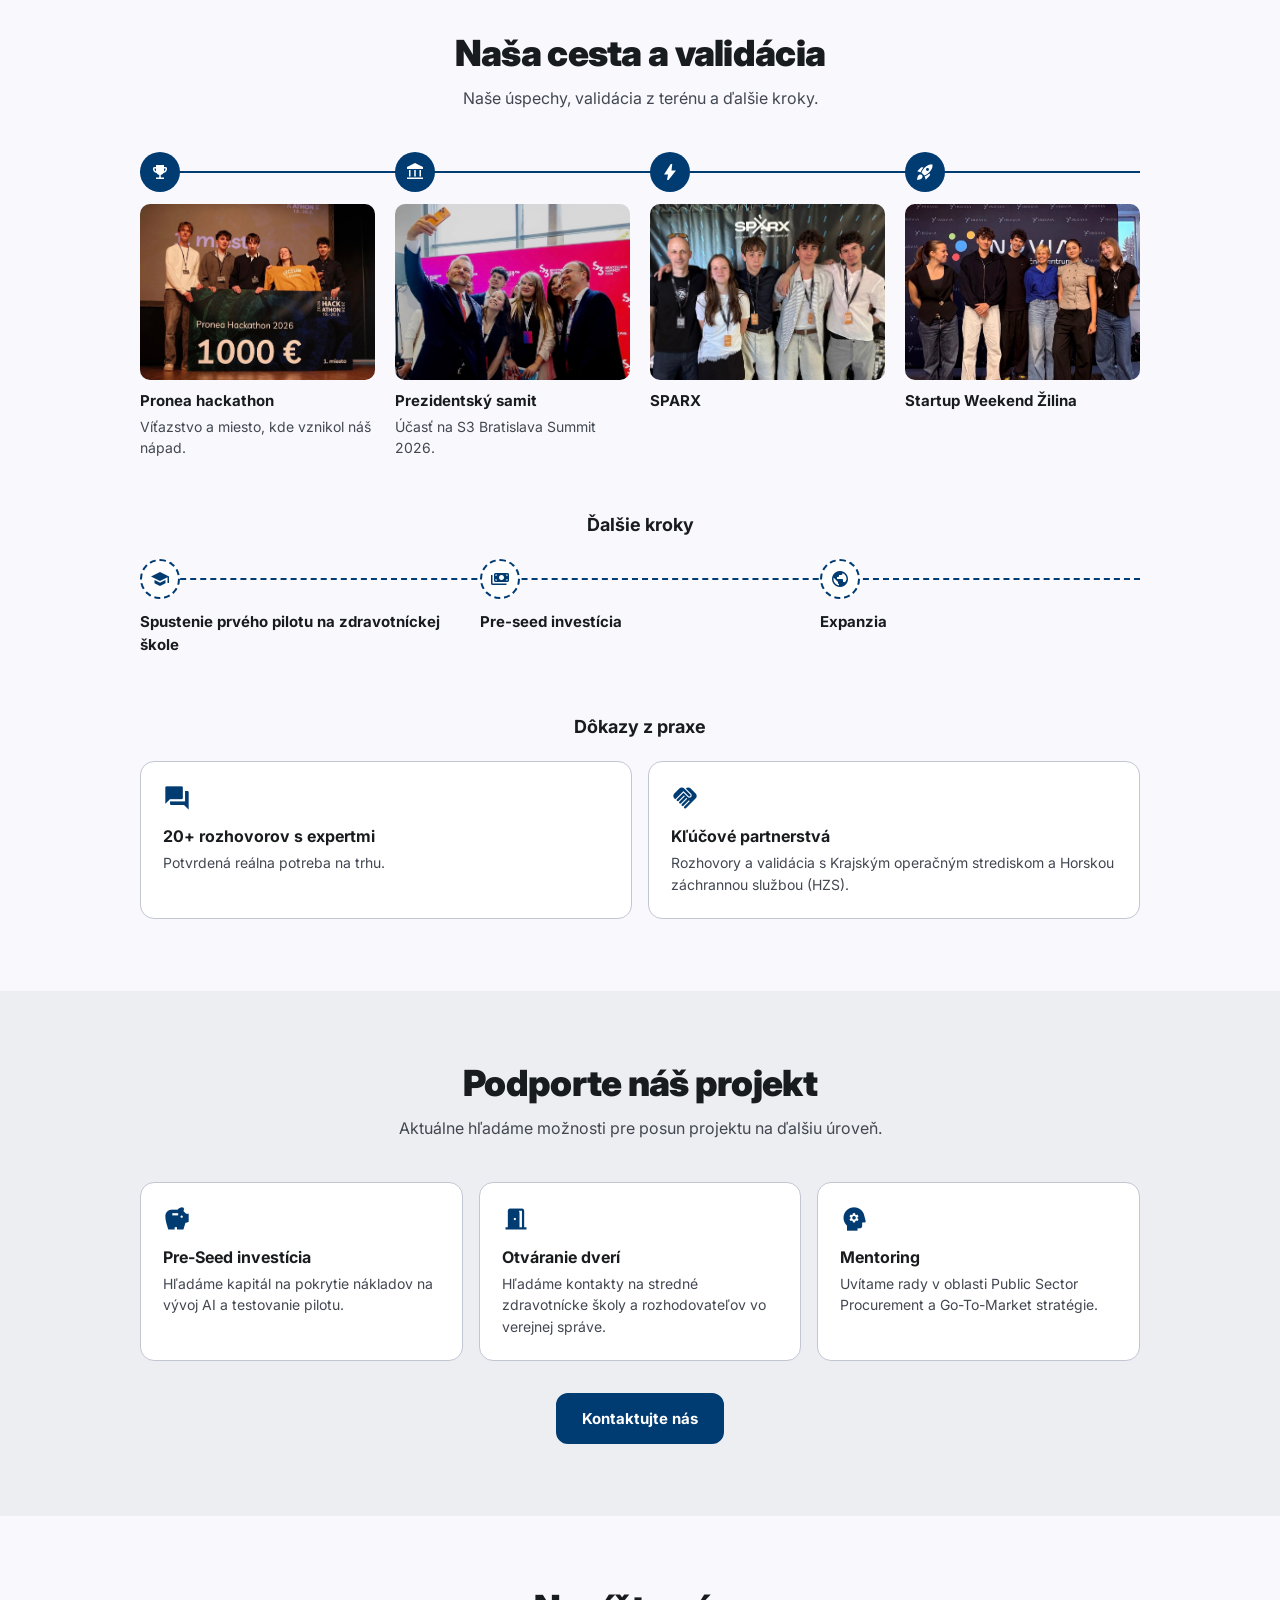
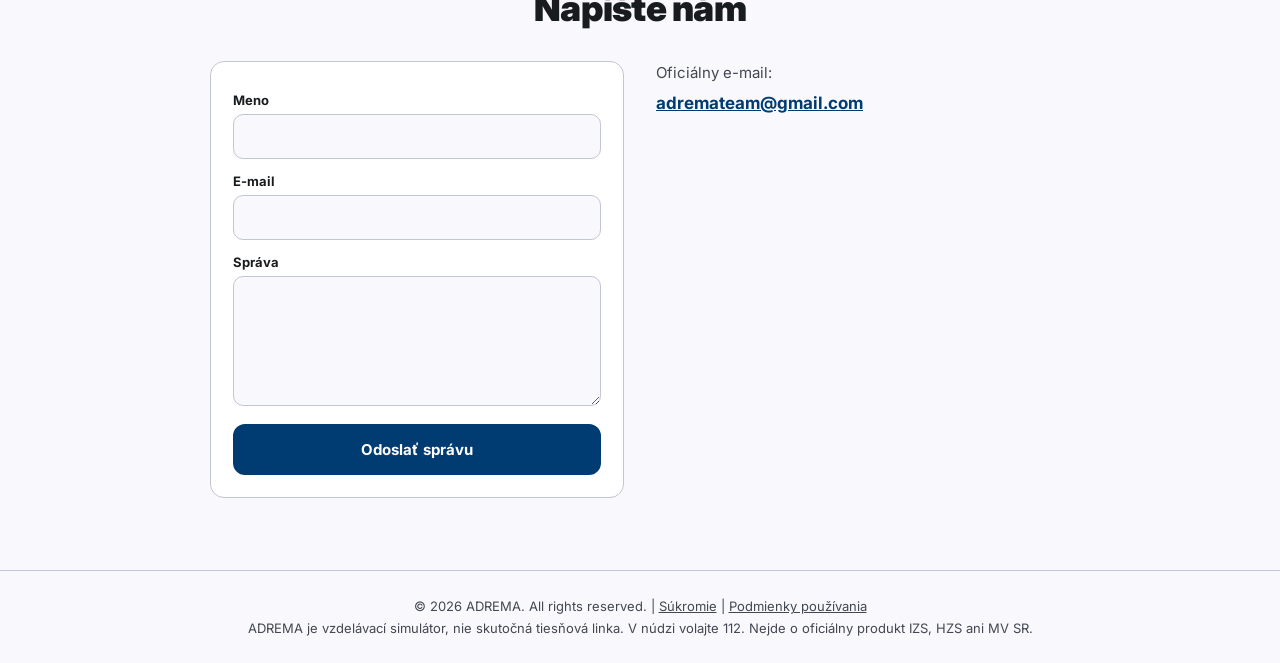
==== commit 45ec56cd: "Hlavná stránka: späť lišta s upozornením (simulácia, nie linka 112) Co-Authored-By: Claude Opus 5.5 " ====
--- a/index.html
+++ b/index.html
@@ -15,6 +15,7 @@
       if (theme === 'light') document.documentElement.classList.add('light');
     } catch (e) { }
   </script>
+  <script src="privacy-notice.js" defer></script>
   <style>
     :root {
       --primary: #003b72;
@@ -102,7 +103,13 @@
     .demo-log li b { display: block; font-size: 11px; letter-spacing: 0.04em; text-transform: uppercase; color: var(--muted); margin-bottom: 2px; }
     .demo-log li.me { align-self: flex-end; background: var(--primary); color: var(--on-primary); }
     .demo-log li.me b { color: inherit; }
-    .demo-log li.end { align-self: center; max-width: 100%; background: none; color: var(--muted); font-weight: 700; text-align: center; }
+    .demo-log li.fb { align-self: stretch; max-width: 100%; background: none; border: 2px solid var(--primary); padding: 14px; }
+    .fb-head { display: flex; align-items: center; justify-content: space-between; gap: 12px; margin-bottom: 8px; }
+    .fb-head b { margin: 0; }
+    .fb-score { font-size: 20px; font-weight: 900; color: var(--primary); white-space: nowrap; }
+    .fb-good::before { content: '✓  '; color: var(--primary); font-weight: 900; }
+    .fb-tip { margin-top: 6px; color: var(--muted); }
+    .fb-tip::before { content: '→  '; font-weight: 900; }
     .demo-foot { padding: 0 18px 18px; text-align: center; }
 
     /* Paličky z ukážky k funkciám */
@@ -290,24 +297,34 @@
   <script>
     const DEMO = {
       sk: {
-        me: 'Dispečer', them: 'Volajúci', end: 'Hovor ukončený · nasleduje skóre, chyby a odporúčania',
+        me: 'Dispečer', them: 'Volajúci',
+        fb: {
+          title: 'Spätná väzba pre dispečera · ukážka', score: 58,
+          good: ['Vedomie overené', 'Dýchanie overené', 'Volajúci upokojený'],
+          tip: 'Adresa nebola zistená, takže pomoc nevie, kam ísť. Opýtaj sa na ňu hneď na začiatku hovoru.'
+        },
         lines: [
           [1, 'Linka 112, čo sa stalo?'],
           [0, 'Prosím rýchlo! Môj priateľ leží v kúpeľni a nereaguje!'],
-          [1, 'Kde presne ste? Povedzte mi adresu.'],
-          [0, 'Hlavná dvanásť, v Žiline! Druhé poschodie!'],
+          [1, 'Reaguje, keď naňho hovoríte?'],
+          [0, 'Nie, vôbec! Skúšal som ním aj zatriasť!'],
           [1, 'Dýcha? Pozrite sa, či sa mu hýbe hrudník.'],
           [0, 'Neviem... áno, myslím že áno, ale veľmi slabo!'],
           [1, 'Pomoc je na ceste. Ostaňte pri ňom, poviem vám, čo máte robiť.']
         ]
       },
       en: {
-        me: 'Dispatcher', them: 'Caller', end: 'Call ended · score, mistakes and recommendations follow',
+        me: 'Dispatcher', them: 'Caller',
+        fb: {
+          title: 'Dispatcher feedback · sample', score: 58,
+          good: ['Consciousness checked', 'Breathing checked', 'Caller reassured'],
+          tip: 'The address was never established, so help does not know where to go. Ask for it at the very start of the call.'
+        },
         lines: [
           [1, 'Emergency line 112, what happened?'],
           [0, 'Please hurry! My friend is lying in the bathroom and not responding!'],
-          [1, 'Where exactly are you? Tell me the address.'],
-          [0, 'Hlavná twelve, in Žilina! Second floor!'],
+          [1, 'Does he respond when you talk to him?'],
+          [0, 'No, not at all! I even tried shaking him!'],
           [1, 'Is he breathing? Look whether his chest is moving.'],
           [0, 'I don’t know... yes, I think so, but very weakly!'],
           [1, 'Help is on the way. Stay with him, I will tell you what to do.']
@@ -341,8 +358,18 @@
       const d = DEMO[lang];
       const finish = () => {
         const li = document.createElement('li');
-        li.className = 'end';
-        li.textContent = d.end;
+        li.className = 'fb';
+        const line = (tag, cls, text) => {
+          const el = document.createElement(tag);
+          if (cls) el.className = cls;
+          el.textContent = text;
+          return el;
+        };
+        const head = line('div', 'fb-head', '');
+        head.append(line('b', '', d.fb.title), line('span', 'fb-score', d.fb.score + ' / 100'));
+        li.append(head);
+        d.fb.good.forEach(text => li.append(line('div', 'fb-good', text)));
+        li.append(line('div', 'fb-tip', d.fb.tip));
         log.append(li);
       };
       if (matchMedia('(prefers-reduced-motion: reduce)').matches) {
